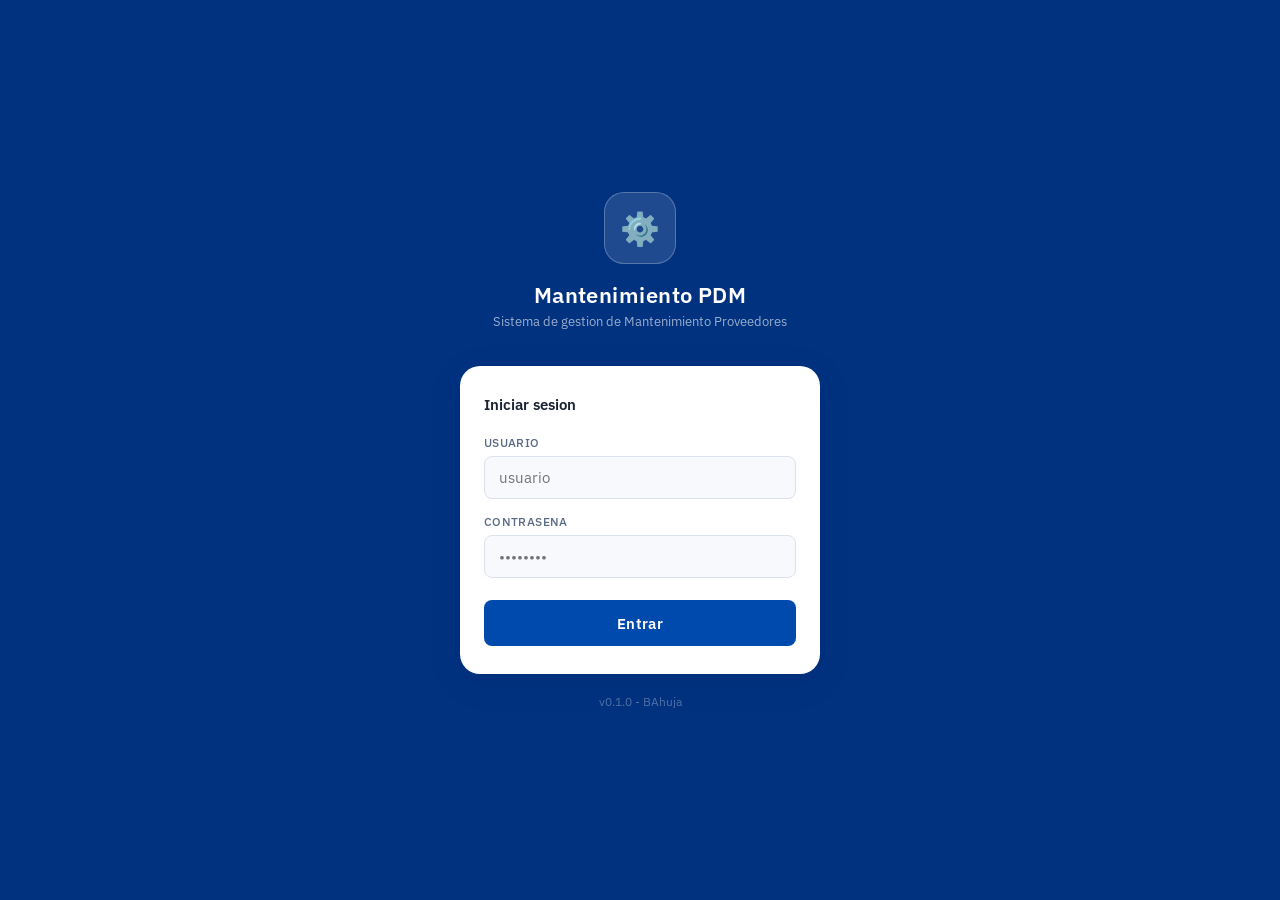
==== index.html @ 3bdd8070 "Remove hint div from index.html Removed hint div from the login section." ====
<!DOCTYPE html>
<html lang="es">
<head>
  <meta charset="UTF-8">
  <meta name="viewport" content="width=device-width, initial-scale=1.0, viewport-fit=cover">
  <!-- ── PWA / iPhone ── -->
  <link rel="manifest" href="manifest.json">
  <meta name="mobile-web-app-capable" content="yes">
  <meta name="apple-mobile-web-app-capable" content="yes">
  <meta name="apple-mobile-web-app-status-bar-style" content="black-translucent">
  <meta name="apple-mobile-web-app-title" content="PDM">
  <meta name="theme-color" content="#004aad">
  <link rel="apple-touch-icon" href="icons/icon-180.png">
  <link rel="apple-touch-icon" sizes="152x152" href="icons/icon-152.png">
  <link rel="apple-touch-icon" sizes="120x120" href="icons/icon-120.png">
  <link rel="apple-touch-icon" sizes="76x76"  href="icons/icon-76.png">
  <!-- Splash screens iPhone (mínimo requerido para standalone iOS) -->
  <meta name="apple-touch-fullscreen" content="yes">
  <title>PDM — Acceso</title>
  <link rel="stylesheet" href="css/global.css">
  <style>
    body { background:var(--blue-dark); display:flex; align-items:center; justify-content:center; min-height:100vh; padding:24px; }
    .login-wrap { width:100%; max-width:360px; display:flex; flex-direction:column; }
    .brand { text-align:center; margin-bottom:36px; color:#fff; }
    .brand .logo-ring { width:72px; height:72px; border-radius:20px; background:rgba(255,255,255,.12); border:1.5px solid rgba(255,255,255,.25); display:flex; align-items:center; justify-content:center; font-size:32px; margin:0 auto 16px; }
    .brand h1 { font-size:1.4rem; font-weight:600; letter-spacing:.02em; }
    .brand p  { font-size:.82rem; opacity:.6; margin-top:4px; }
    .login-card { background:var(--surface); border-radius:var(--radius-lg); padding:28px 24px; box-shadow:var(--shadow-lg); }
    .login-card h2 { font-size:.95rem; font-weight:600; margin-bottom:20px; color:var(--text); }
    .field { display:flex; flex-direction:column; gap:6px; margin-bottom:14px; }
    .field label { font-size:.78rem; font-weight:500; color:var(--text-sub); letter-spacing:.03em; }
    .field input { border:1.5px solid var(--border); border-radius:var(--radius-sm); padding:11px 14px; font-size:.92rem; color:var(--text); background:var(--surface2); transition:border-color .15s,box-shadow .15s; outline:none; }
    .field input:focus { border-color:var(--blue); box-shadow:0 0 0 3px rgba(0,74,173,.12); background:#fff; }
    .btn-login { width:100%; margin-top:8px; background:var(--blue); color:#fff; border-radius:var(--radius-sm); padding:13px; font-size:.95rem; font-weight:600; letter-spacing:.02em; transition:background .15s,transform .1s; }
    .btn-login:hover  { background:var(--blue-dark); }
    .btn-login:active { transform:scale(.98); }
    .error-msg { margin-top:12px; background:#fee2e2; color:#991b1b; border-radius:var(--radius-sm); padding:10px 14px; font-size:.82rem; font-weight:500; display:none; }
    .error-msg.show { display:block; }
    .hint { margin-top:16px; padding:12px 14px; background:var(--blue-light); border-radius:var(--radius-sm); font-size:.78rem; color:var(--blue-dark); line-height:1.6; }
    .hint strong { font-family:var(--mono); font-size:.75rem; }
    .version { text-align:center; margin-top:20px; font-size:.72rem; color:rgba(255,255,255,.3); }
  </style>
</head>
<body>
  <div class="login-wrap">
    <div class="brand">
      <div class="logo-ring">⚙️</div>
      <h1>Mantenimiento PDM</h1>
      <p>Sistema de gestion de Mantenimiento Proveedores</p>
    </div>
    <div class="login-card">
      <h2>Iniciar sesion</h2>
      <div class="field">
        <label>USUARIO</label>
        <input type="text" id="inp-user" placeholder="usuario" autocomplete="username" autocapitalize="none">
      </div>
      <div class="field">
        <label>CONTRASENA</label>
        <input type="password" id="inp-pass" placeholder="••••••••" autocomplete="current-password">
      </div>
      <button class="btn-login" id="btn-login">Entrar</button>
      <div class="error-msg" id="error-msg">Usuario o contrasena incorrectos.</div>
    </div>
    <div class="version">v0.1.0 - BAhuja</div>
  </div>

  <script>
    var USERS = [
      { usuario:'aa',     password:'aaa',  nombre:'Bacilio Ahuja', rol:'SR' },
      { usuario:'supervisor', password:'admin123', nombre:'Ana Garcia',     rol:'Supervisor' }
    ];

    // Si ya hay sesion, ir directo al menu
    try {
      var t = localStorage.getItem('pdm_token');
      if (t) {
        var d = JSON.parse(atob(t));
        if (d && d.exp && Date.now() < d.exp) { location.href = 'menu.html'; }
        else localStorage.removeItem('pdm_token');
      }
    } catch(e) { localStorage.removeItem('pdm_token'); }

    function doLogin() {
      var u = document.getElementById('inp-user').value.trim();
      var p = document.getElementById('inp-pass').value;
      var err = document.getElementById('error-msg');
      err.classList.remove('show');

      var found = null;
      for (var i = 0; i < USERS.length; i++) {
        if (USERS[i].usuario === u && USERS[i].password === p) { found = USERS[i]; break; }
      }

      if (found) {
        var data = { usuario:found.usuario, nombre:found.nombre, rol:found.rol, exp: Date.now() + 8*3600*1000 };
        localStorage.setItem('pdm_token', btoa(JSON.stringify(data)));
        location.href = 'menu.html';
      } else {
        err.classList.add('show');
        document.getElementById('inp-pass').value = '';
        document.getElementById('inp-pass').focus();
      }
    }

    document.getElementById('btn-login').addEventListener('click', doLogin);
    document.getElementById('inp-pass').addEventListener('keydown', function(e){ if(e.key==='Enter') doLogin(); });
    document.getElementById('inp-user').addEventListener('keydown', function(e){ if(e.key==='Enter') document.getElementById('inp-pass').focus(); });
  </script>

  <!-- ── Registro Service Worker ── -->
  <script>
    if ('serviceWorker' in navigator) {
      window.addEventListener('load', function() {
        navigator.serviceWorker.register('sw.js')
          .then(function(reg) { console.log('[PDM SW] Registrado:', reg.scope); })
          .catch(function(err) { console.warn('[PDM SW] Error:', err); });
      });
    }
  </script>
</body>
</html>
---- css/global.css ----
@import url('https://fonts.googleapis.com/css2?family=IBM+Plex+Sans:wght@300;400;500;600&family=IBM+Plex+Mono:wght@400;500&display=swap');

:root {
  --blue:       #004aad;
  --blue-dark:  #003280;
  --blue-light: #e8f0fb;
  --accent:     #00b4d8;
  --success:    #1d9e75;
  --warning:    #f59e0b;
  --danger:     #e24b4a;
  --bg:         #f0f4f8;
  --surface:    #ffffff;
  --surface2:   #f7f9fc;
  --border:     #dde3ec;
  --text:       #1a2233;
  --text-sub:   #5a6a85;
  --text-hint:  #9baabb;
  --radius-sm:  8px;
  --radius-md:  14px;
  --radius-lg:  20px;
  --shadow-sm:  0 1px 4px rgba(0,30,80,.07);
  --shadow-md:  0 4px 16px rgba(0,30,80,.10);
  --shadow-lg:  0 8px 32px rgba(0,30,80,.13);
  --nav-h:      64px;
  --header-h:   56px;
  --font:       'IBM Plex Sans', sans-serif;
  --mono:       'IBM Plex Mono', monospace;
}

*, *::before, *::after { box-sizing: border-box; margin: 0; padding: 0; }

body {
  font-family: var(--font);
  background: var(--bg);
  color: var(--text);
  min-height: 100vh;
  -webkit-font-smoothing: antialiased;
}

a { text-decoration: none; color: inherit; }
button { cursor: pointer; font-family: var(--font); border: none; background: none; }
input  { font-family: var(--font); }

/* ── Shared Header ── */
.app-header {
  position: sticky;
  top: 0;
  z-index: 100;
  height: var(--header-h);
  background: var(--blue);
  color: #fff;
  display: flex;
  align-items: center;
  gap: 12px;
  padding: 0 20px;
  box-shadow: 0 2px 8px rgba(0,0,0,.18);
}
.app-header .back-btn {
  width: 32px; height: 32px;
  border-radius: 8px;
  background: rgba(255,255,255,.15);
  display: flex; align-items: center; justify-content: center;
  transition: background .15s;
  color: #fff; font-size: 18px;
}
.app-header .back-btn:hover { background: rgba(255,255,255,.25); }
.app-header h1 { font-size: 1rem; font-weight: 600; letter-spacing: .01em; }
.app-header .badge {
  margin-left: auto;
  font-size: .7rem;
  font-family: var(--mono);
  background: rgba(255,255,255,.18);
  padding: 3px 8px;
  border-radius: 20px;
  letter-spacing: .04em;
}

/* ── Bottom Nav ── */
.bottom-nav {
  position: fixed;
  bottom: 0; left: 0; right: 0;
  height: var(--nav-h);
  background: var(--surface);
  border-top: 1px solid var(--border);
  display: flex;
  z-index: 200;
  box-shadow: 0 -2px 12px rgba(0,30,80,.07);
}
.nav-item {
  flex: 1;
  display: flex; flex-direction: column;
  align-items: center; justify-content: center;
  gap: 4px;
  color: var(--text-hint);
  font-size: .65rem;
  font-weight: 500;
  letter-spacing: .03em;
  transition: color .15s;
  cursor: pointer;
  -webkit-tap-highlight-color: transparent;
}
.nav-item.active { color: var(--blue); }
.nav-item svg { width: 22px; height: 22px; stroke-width: 1.6; }

/* ── Cards ── */
.card {
  background: var(--surface);
  border-radius: var(--radius-md);
  box-shadow: var(--shadow-sm);
  border: 1px solid var(--border);
  padding: 18px;
}

/* ── Status pills ── */
.pill {
  display: inline-flex; align-items: center; gap: 5px;
  font-size: .72rem; font-weight: 500;
  padding: 3px 10px; border-radius: 20px;
  letter-spacing: .02em;
}
.pill.ok   { background: #e1f5ee; color: #0f6e56; }
.pill.warn { background: #fef3c7; color: #92400e; }
.pill.err  { background: #fee2e2; color: #991b1b; }
.pill.off  { background: #f1efea; color: #5f5e5a; }

/* ── Page wrapper (scroll area above nav) ── */
.page {
  padding: 16px 16px calc(var(--nav-h) + 16px);
  min-height: calc(100vh - var(--header-h));
}

/* ── Coming soon ── */
.coming-soon {
  display: flex; flex-direction: column;
  align-items: center; justify-content: center;
  min-height: 60vh;
  gap: 14px; text-align: center; color: var(--text-sub);
}
.coming-soon .icon-big { font-size: 56px; opacity: .4; }
.coming-soon h2 { font-size: 1.1rem; font-weight: 600; color: var(--text); }
.coming-soon p  { font-size: .88rem; max-width: 220px; line-height: 1.6; }

/* ── PWA / iPhone safe areas ── */
:root {
  --safe-top:    env(safe-area-inset-top, 0px);
  --safe-bottom: env(safe-area-inset-bottom, 0px);
}

/* Status bar transparente en modo standalone iOS */
@media (display-mode: standalone) {
  .app-header {
    padding-top: calc(var(--safe-top) + 0px);
    height: calc(var(--header-h) + var(--safe-top));
  }
  .bottom-nav {
    padding-bottom: var(--safe-bottom);
    height: calc(var(--nav-h) + var(--safe-bottom));
  }
  .page {
    padding-bottom: calc(var(--nav-h) + var(--safe-bottom) + 16px);
  }
  /* Login page sin header/nav */
  body.login-body {
    padding-top: var(--safe-top);
  }
}

/* Prevenir zoom en inputs iOS */
input, select, textarea {
  font-size: max(16px, 1em);
}

/* Tap highlight off en toda la app */
* {
  -webkit-tap-highlight-color: transparent;
  -webkit-touch-callout: none;
}
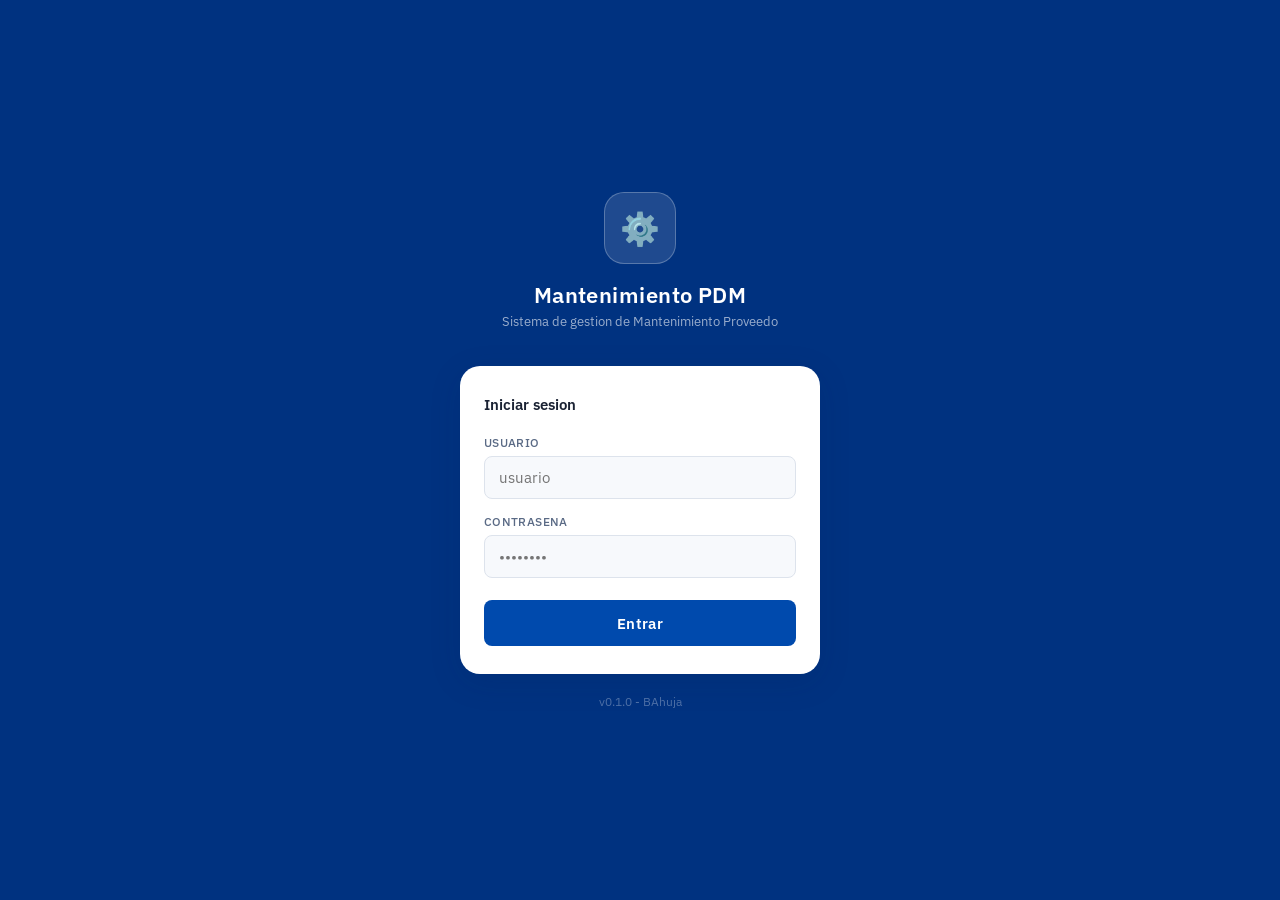
==== commit 1a3e1e47: "Fix typo in maintenance system description" ====
--- a/index.html
+++ b/index.html
@@ -46,7 +46,7 @@
     <div class="brand">
       <div class="logo-ring">⚙️</div>
       <h1>Mantenimiento PDM</h1>
-      <p>Sistema de gestion de Mantenimiento Proveedores</p>
+      <p>Sistema de gestion de Mantenimiento Proveedo</p>
     </div>
     <div class="login-card">
       <h2>Iniciar sesion</h2>
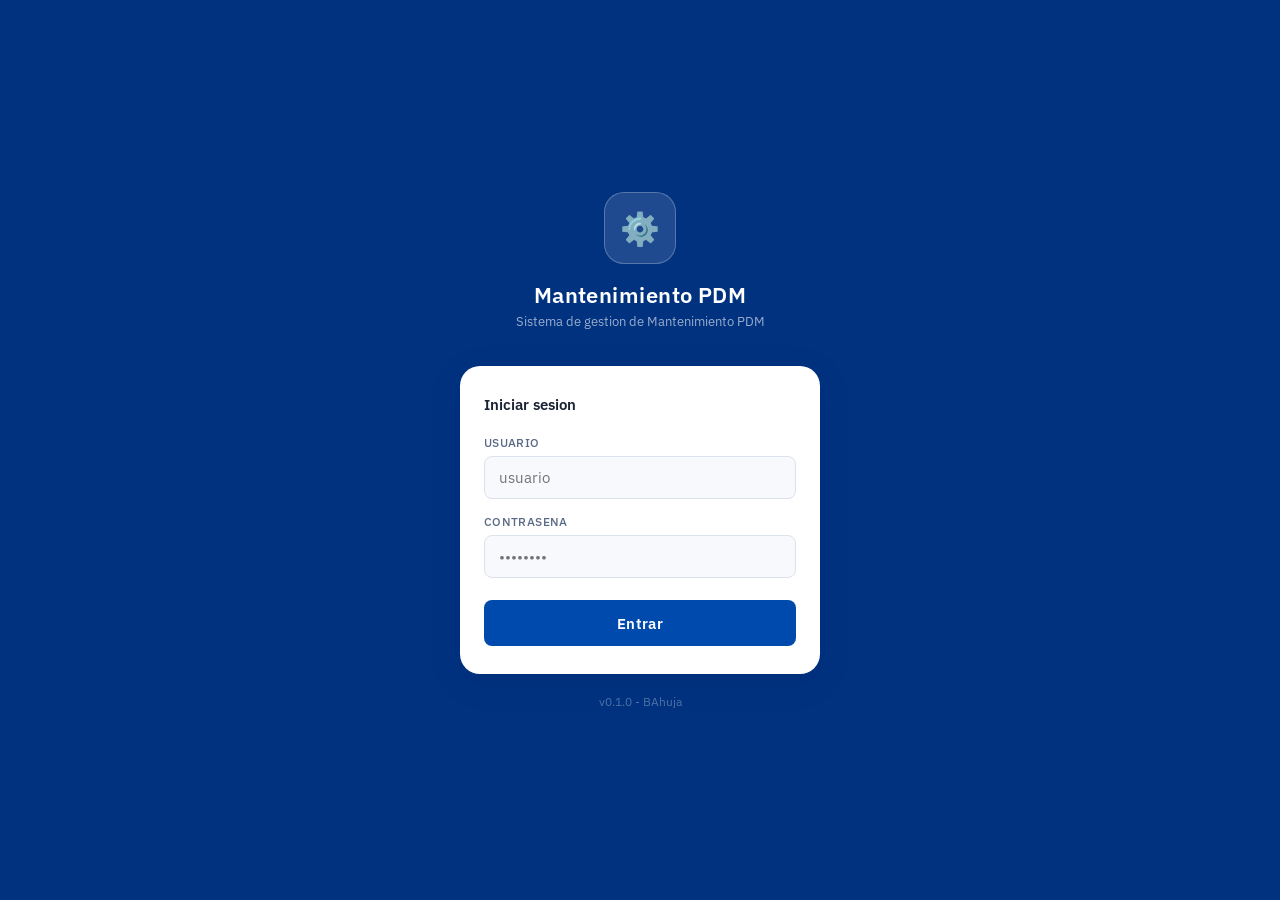
==== commit 85429022: "Add files via upload" ====
--- a/index.html
+++ b/index.html
@@ -46,7 +46,7 @@
     <div class="brand">
       <div class="logo-ring">⚙️</div>
       <h1>Mantenimiento PDM</h1>
-      <p>Sistema de gestion de Mantenimiento Proveedo</p>
+      <p>Sistema de gestion de Mantenimiento PDM</p>
     </div>
     <div class="login-card">
       <h2>Iniciar sesion</h2>
@@ -66,8 +66,8 @@
 
   <script>
     var USERS = [
-      { usuario:'aa',     password:'aaa',  nombre:'Bacilio Ahuja', rol:'SR' },
-      { usuario:'supervisor', password:'admin123', nombre:'Ana Garcia',     rol:'Supervisor' }
+      { usuario:'aa',     password:'aa',  nombre:'Bacilio Ahuja', rol:'SR' },
+      { usuario:'bb', password:'bb', nombre:'Bacilio Ahuja',     rol:'Supervisor' }
     ];
 
     // Si ya hay sesion, ir directo al menu
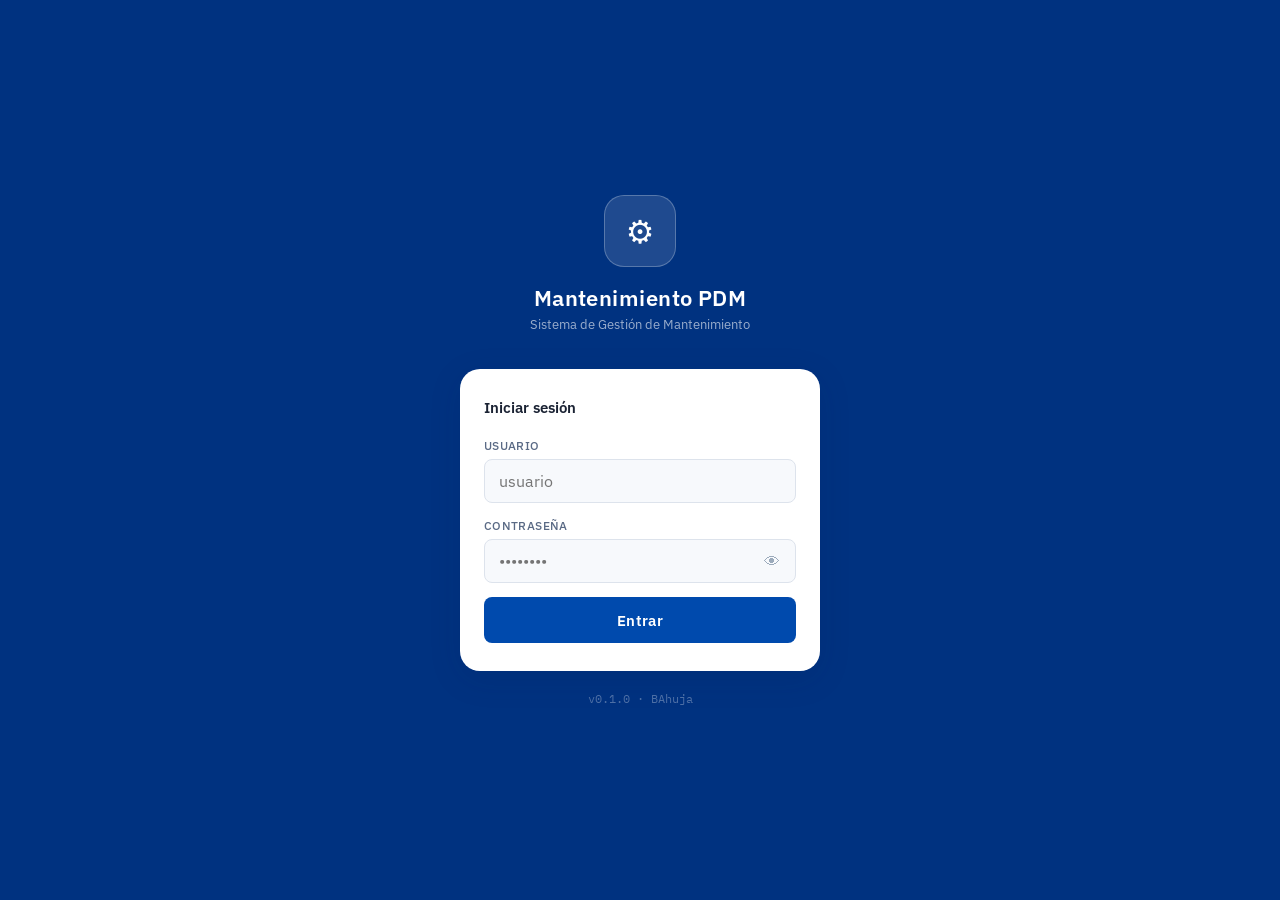
==== commit 0953853c: "Add files via upload" ====
--- a/index.html
+++ b/index.html
@@ -3,7 +3,7 @@
 <head>
   <meta charset="UTF-8">
   <meta name="viewport" content="width=device-width, initial-scale=1.0, viewport-fit=cover">
-  <!-- ── PWA / iPhone ── -->
+  <!-- PWA / iPhone -->
   <link rel="manifest" href="manifest.json">
   <meta name="mobile-web-app-capable" content="yes">
   <meta name="apple-mobile-web-app-capable" content="yes">
@@ -13,107 +13,281 @@
   <link rel="apple-touch-icon" href="icons/icon-180.png">
   <link rel="apple-touch-icon" sizes="152x152" href="icons/icon-152.png">
   <link rel="apple-touch-icon" sizes="120x120" href="icons/icon-120.png">
-  <link rel="apple-touch-icon" sizes="76x76"  href="icons/icon-76.png">
-  <!-- Splash screens iPhone (mínimo requerido para standalone iOS) -->
+  <link rel="apple-touch-icon" sizes="76x76"   href="icons/icon-76.png">
   <meta name="apple-touch-fullscreen" content="yes">
   <title>PDM — Acceso</title>
   <link rel="stylesheet" href="css/global.css">
   <style>
-    body { background:var(--blue-dark); display:flex; align-items:center; justify-content:center; min-height:100vh; padding:24px; }
-    .login-wrap { width:100%; max-width:360px; display:flex; flex-direction:column; }
-    .brand { text-align:center; margin-bottom:36px; color:#fff; }
-    .brand .logo-ring { width:72px; height:72px; border-radius:20px; background:rgba(255,255,255,.12); border:1.5px solid rgba(255,255,255,.25); display:flex; align-items:center; justify-content:center; font-size:32px; margin:0 auto 16px; }
-    .brand h1 { font-size:1.4rem; font-weight:600; letter-spacing:.02em; }
-    .brand p  { font-size:.82rem; opacity:.6; margin-top:4px; }
-    .login-card { background:var(--surface); border-radius:var(--radius-lg); padding:28px 24px; box-shadow:var(--shadow-lg); }
-    .login-card h2 { font-size:.95rem; font-weight:600; margin-bottom:20px; color:var(--text); }
-    .field { display:flex; flex-direction:column; gap:6px; margin-bottom:14px; }
-    .field label { font-size:.78rem; font-weight:500; color:var(--text-sub); letter-spacing:.03em; }
-    .field input { border:1.5px solid var(--border); border-radius:var(--radius-sm); padding:11px 14px; font-size:.92rem; color:var(--text); background:var(--surface2); transition:border-color .15s,box-shadow .15s; outline:none; }
-    .field input:focus { border-color:var(--blue); box-shadow:0 0 0 3px rgba(0,74,173,.12); background:#fff; }
-    .btn-login { width:100%; margin-top:8px; background:var(--blue); color:#fff; border-radius:var(--radius-sm); padding:13px; font-size:.95rem; font-weight:600; letter-spacing:.02em; transition:background .15s,transform .1s; }
-    .btn-login:hover  { background:var(--blue-dark); }
-    .btn-login:active { transform:scale(.98); }
-    .error-msg { margin-top:12px; background:#fee2e2; color:#991b1b; border-radius:var(--radius-sm); padding:10px 14px; font-size:.82rem; font-weight:500; display:none; }
-    .error-msg.show { display:block; }
-    .hint { margin-top:16px; padding:12px 14px; background:var(--blue-light); border-radius:var(--radius-sm); font-size:.78rem; color:var(--blue-dark); line-height:1.6; }
-    .hint strong { font-family:var(--mono); font-size:.75rem; }
-    .version { text-align:center; margin-top:20px; font-size:.72rem; color:rgba(255,255,255,.3); }
+    body {
+      background: var(--blue-dark);
+      display: flex;
+      align-items: center;
+      justify-content: center;
+      min-height: 100vh;
+      min-height: 100dvh;
+      padding: 24px;
+    }
+    body.login-body { padding-top: calc(24px + var(--safe-top)); }
+
+    .login-wrap {
+      width: 100%;
+      max-width: 360px;
+      display: flex;
+      flex-direction: column;
+    }
+
+    /* Marca */
+    .brand { text-align: center; margin-bottom: 36px; color: #fff; }
+    .brand .logo-ring {
+      width: 72px; height: 72px; border-radius: 20px;
+      background: rgba(255,255,255,.12); border: 1.5px solid rgba(255,255,255,.25);
+      display: flex; align-items: center; justify-content: center;
+      font-size: 32px; margin: 0 auto 16px;
+    }
+    .brand h1 { font-size: 1.4rem; font-weight: 600; letter-spacing: .02em; }
+    .brand p  { font-size: .82rem; opacity: .6; margin-top: 4px; }
+
+    /* Card */
+    .login-card {
+      background: var(--surface);
+      border-radius: var(--radius-lg);
+      padding: 28px 24px;
+      box-shadow: var(--shadow-lg);
+    }
+    .login-card h2 {
+      font-size: .95rem;
+      font-weight: 600;
+      margin-bottom: 20px;
+      color: var(--text);
+    }
+
+    /* Campos */
+    .field { display: flex; flex-direction: column; gap: 6px; margin-bottom: 14px; }
+    .field label {
+      font-size: .78rem; font-weight: 500;
+      color: var(--text-sub); letter-spacing: .03em; text-transform: uppercase;
+    }
+    .field-input-wrap { position: relative; }
+    .field input {
+      width: 100%;
+      border: 1.5px solid var(--border);
+      border-radius: var(--radius-sm);
+      padding: 11px 14px;
+      color: var(--text);
+      background: var(--surface2);
+      transition: border-color .15s, box-shadow .15s;
+      outline: none;
+    }
+    .field input:focus {
+      border-color: var(--blue);
+      box-shadow: 0 0 0 3px rgba(0,74,173,.12);
+      background: #fff;
+    }
+
+    /* Toggle contraseña */
+    .toggle-pass {
+      position: absolute;
+      right: 12px; top: 50%;
+      transform: translateY(-50%);
+      background: none; border: none;
+      color: var(--text-hint); cursor: pointer;
+      padding: 4px; font-size: 16px;
+      display: flex; align-items: center;
+    }
+    .toggle-pass:focus-visible { outline: 2px solid var(--blue); border-radius: 4px; }
+
+    /* Botón */
+    .btn-login {
+      width: 100%; margin-top: 8px;
+      background: var(--blue); color: #fff;
+      border-radius: var(--radius-sm);
+      padding: 13px;
+      font-size: .95rem; font-weight: 600; letter-spacing: .02em;
+      transition: background .15s, transform .1s, opacity .15s;
+      display: flex; align-items: center; justify-content: center; gap: 8px;
+    }
+    .btn-login:hover   { background: var(--blue-dark); }
+    .btn-login:active  { transform: scale(.98); }
+    .btn-login:disabled { opacity: .6; cursor: not-allowed; }
+
+    /* Spinner del botón */
+    .btn-spinner {
+      width: 16px; height: 16px;
+      border: 2px solid rgba(255,255,255,.4);
+      border-top-color: #fff;
+      border-radius: 50%;
+      animation: spin .7s linear infinite;
+      display: none;
+    }
+    @keyframes spin { to { transform: rotate(360deg); } }
+    .btn-login.loading .btn-spinner { display: block; }
+    .btn-login.loading .btn-text   { display: none; }
+
+    /* Error */
+    .error-msg {
+      margin-top: 12px;
+      background: #fee2e2; color: #991b1b;
+      border-radius: var(--radius-sm);
+      padding: 10px 14px;
+      font-size: .82rem; font-weight: 500;
+      display: none; align-items: center; gap: 8px;
+    }
+    .error-msg.show { display: flex; }
+
+    /* Versión */
+    .version {
+      text-align: center; margin-top: 20px;
+      font-size: .72rem; color: rgba(255,255,255,.3);
+      font-family: var(--mono);
+    }
   </style>
 </head>
-<body>
+<body class="login-body">
   <div class="login-wrap">
     <div class="brand">
       <div class="logo-ring">⚙️</div>
       <h1>Mantenimiento PDM</h1>
-      <p>Sistema de gestion de Mantenimiento PDM</p>
+      <p>Sistema de Gestión de Mantenimiento</p>
     </div>
+
     <div class="login-card">
-      <h2>Iniciar sesion</h2>
+      <h2>Iniciar sesión</h2>
+
       <div class="field">
-        <label>USUARIO</label>
-        <input type="text" id="inp-user" placeholder="usuario" autocomplete="username" autocapitalize="none">
+        <label for="inp-user">Usuario</label>
+        <input type="text" id="inp-user"
+               placeholder="usuario"
+               autocomplete="username"
+               autocapitalize="none"
+               spellcheck="false"
+               aria-label="Usuario">
       </div>
+
       <div class="field">
-        <label>CONTRASENA</label>
-        <input type="password" id="inp-pass" placeholder="••••••••" autocomplete="current-password">
+        <label for="inp-pass">Contraseña</label>
+        <div class="field-input-wrap">
+          <input type="password" id="inp-pass"
+                 placeholder="••••••••"
+                 autocomplete="current-password"
+                 aria-label="Contraseña">
+          <button class="toggle-pass" id="btn-toggle-pass"
+                  type="button"
+                  aria-label="Mostrar contraseña"
+                  title="Mostrar / ocultar contraseña">👁</button>
+        </div>
       </div>
-      <button class="btn-login" id="btn-login">Entrar</button>
-      <div class="error-msg" id="error-msg">Usuario o contrasena incorrectos.</div>
+
+      <button class="btn-login" id="btn-login" type="button">
+        <span class="btn-text">Entrar</span>
+        <span class="btn-spinner" aria-hidden="true"></span>
+      </button>
+
+      <div class="error-msg" id="error-msg" role="alert" aria-live="polite">
+        <span>⚠</span>
+        <span id="error-text">Usuario o contraseña incorrectos.</span>
+      </div>
     </div>
-    <div class="version">v0.1.0 - BAhuja</div>
+
+    <div class="version">v0.1.0 · BAhuja</div>
   </div>
 
   <script>
+    /* ── Usuarios (en producción esto debe venir de un backend seguro) ── */
     var USERS = [
-      { usuario:'aa',     password:'aa',  nombre:'Bacilio Ahuja', rol:'SR' },
-      { usuario:'bb', password:'bb', nombre:'Bacilio Ahuja',     rol:'Supervisor' }
+      { usuario: 'aa', password: 'aa', nombre: 'Bacilio Ahuja', rol: 'SR' },
+      { usuario: 'bb', password: 'bb', nombre: 'Bacilio Ahuja', rol: 'Supervisor' },
     ];
 
-    // Si ya hay sesion, ir directo al menu
-    try {
-      var t = localStorage.getItem('pdm_token');
-      if (t) {
-        var d = JSON.parse(atob(t));
-        if (d && d.exp && Date.now() < d.exp) { location.href = 'menu.html'; }
-        else localStorage.removeItem('pdm_token');
+    /* ── Verificar sesión activa ── */
+    (function checkExistingSession() {
+      try {
+        var raw = localStorage.getItem('pdm_token');
+        if (!raw) return;
+        var d = JSON.parse(atob(raw));
+        if (d && d.exp && Date.now() < d.exp) {
+          location.href = 'menu.html';
+        } else {
+          localStorage.removeItem('pdm_token');
+        }
+      } catch (e) {
+        localStorage.removeItem('pdm_token');
       }
-    } catch(e) { localStorage.removeItem('pdm_token'); }
-
+    })();
+
+    /* ── Toggle contraseña ── */
+    document.getElementById('btn-toggle-pass').addEventListener('click', function () {
+      var inp = document.getElementById('inp-pass');
+      var showing = inp.type === 'text';
+      inp.type = showing ? 'password' : 'text';
+      this.textContent = showing ? '👁' : '🙈';
+      this.setAttribute('aria-label', showing ? 'Mostrar contraseña' : 'Ocultar contraseña');
+    });
+
+    /* ── Login ── */
     function doLogin() {
-      var u = document.getElementById('inp-user').value.trim();
-      var p = document.getElementById('inp-pass').value;
+      var u   = document.getElementById('inp-user').value.trim();
+      var p   = document.getElementById('inp-pass').value;
+      var btn = document.getElementById('btn-login');
       var err = document.getElementById('error-msg');
+
       err.classList.remove('show');
 
-      var found = null;
-      for (var i = 0; i < USERS.length; i++) {
-        if (USERS[i].usuario === u && USERS[i].password === p) { found = USERS[i]; break; }
+      if (!u || !p) {
+        document.getElementById('error-text').textContent = 'Ingresa usuario y contraseña.';
+        err.classList.add('show');
+        return;
       }
 
-      if (found) {
-        var data = { usuario:found.usuario, nombre:found.nombre, rol:found.rol, exp: Date.now() + 8*3600*1000 };
-        localStorage.setItem('pdm_token', btoa(JSON.stringify(data)));
-        location.href = 'menu.html';
-      } else {
-        err.classList.add('show');
-        document.getElementById('inp-pass').value = '';
-        document.getElementById('inp-pass').focus();
-      }
+      /* Feedback visual de carga */
+      btn.disabled = true;
+      btn.classList.add('loading');
+
+      /* Pequeño retardo para feedback UX */
+      setTimeout(function () {
+        var found = null;
+        for (var i = 0; i < USERS.length; i++) {
+          if (USERS[i].usuario === u && USERS[i].password === p) {
+            found = USERS[i];
+            break;
+          }
+        }
+
+        if (found) {
+          var payload = {
+            usuario: found.usuario,
+            nombre:  found.nombre,
+            rol:     found.rol,
+            exp:     Date.now() + 8 * 3600 * 1000,   /* 8 h */
+          };
+          localStorage.setItem('pdm_token', btoa(JSON.stringify(payload)));
+          location.href = 'menu.html';
+        } else {
+          btn.disabled = false;
+          btn.classList.remove('loading');
+          document.getElementById('error-text').textContent = 'Usuario o contraseña incorrectos.';
+          err.classList.add('show');
+          document.getElementById('inp-pass').value = '';
+          document.getElementById('inp-pass').focus();
+        }
+      }, 300);
     }
 
     document.getElementById('btn-login').addEventListener('click', doLogin);
-    document.getElementById('inp-pass').addEventListener('keydown', function(e){ if(e.key==='Enter') doLogin(); });
-    document.getElementById('inp-user').addEventListener('keydown', function(e){ if(e.key==='Enter') document.getElementById('inp-pass').focus(); });
+    document.getElementById('inp-pass').addEventListener('keydown', function (e) {
+      if (e.key === 'Enter') doLogin();
+    });
+    document.getElementById('inp-user').addEventListener('keydown', function (e) {
+      if (e.key === 'Enter') document.getElementById('inp-pass').focus();
+    });
   </script>
 
-  <!-- ── Registro Service Worker ── -->
+  <!-- Service Worker -->
   <script>
     if ('serviceWorker' in navigator) {
-      window.addEventListener('load', function() {
+      window.addEventListener('load', function () {
         navigator.serviceWorker.register('sw.js')
-          .then(function(reg) { console.log('[PDM SW] Registrado:', reg.scope); })
-          .catch(function(err) { console.warn('[PDM SW] Error:', err); });
+          .then(function (reg) { console.log('[PDM SW] Registrado:', reg.scope); })
+          .catch(function (err) { console.warn('[PDM SW] Error:', err); });
       });
     }
   </script>
--- a/css/global.css
+++ b/css/global.css
@@ -1,34 +1,53 @@
-@import url('https://fonts.googleapis.com/css2?family=IBM+Plex+Sans:wght@300;400;500;600&family=IBM+Plex+Mono:wght@400;500&display=swap');
+@import url('https://fonts.googleapis.com/css2?family=IBM+Plex+Sans:wght@300;400;500;600;700&family=IBM+Plex+Mono:wght@400;500&display=swap');
 
+/* ═══════════════════════════════════════════════════════════
+   DESIGN TOKENS — fuente única de verdad
+   Todos los archivos heredan de aquí; no redefinir en páginas.
+═══════════════════════════════════════════════════════════ */
 :root {
-  --blue:       #004aad;
-  --blue-dark:  #003280;
-  --blue-light: #e8f0fb;
-  --accent:     #00b4d8;
-  --success:    #1d9e75;
-  --warning:    #f59e0b;
-  --danger:     #e24b4a;
-  --bg:         #f0f4f8;
-  --surface:    #ffffff;
-  --surface2:   #f7f9fc;
-  --border:     #dde3ec;
-  --text:       #1a2233;
-  --text-sub:   #5a6a85;
-  --text-hint:  #9baabb;
-  --radius-sm:  8px;
-  --radius-md:  14px;
-  --radius-lg:  20px;
-  --shadow-sm:  0 1px 4px rgba(0,30,80,.07);
-  --shadow-md:  0 4px 16px rgba(0,30,80,.10);
-  --shadow-lg:  0 8px 32px rgba(0,30,80,.13);
-  --nav-h:      64px;
-  --header-h:   56px;
-  --font:       'IBM Plex Sans', sans-serif;
-  --mono:       'IBM Plex Mono', monospace;
+  --blue:        #004aad;
+  --blue-dark:   #003280;
+  --blue-light:  #e8f0fb;
+  --accent:      #00b4d8;
+  --success:     #007D43;
+  --warning:     #BF8900;
+  --danger:      #D93025;
+
+  --bg:          #f0f4f8;
+  --surface:     #ffffff;
+  --surface2:    #f7f9fc;
+  --border:      #dde3ec;
+
+  --text:        #1a2233;
+  --text-sub:    #5a6a85;
+  --text-hint:   #9baabb;
+  --muted:       #65676b;
+
+  --radius-sm:   8px;
+  --radius-md:   12px;
+  --radius-lg:   20px;
+
+  --shadow-sm:   0 1px 4px rgba(0,30,80,.07);
+  --shadow-md:   0 4px 16px rgba(0,30,80,.10);
+  --shadow-lg:   0 8px 32px rgba(0,30,80,.13);
+
+  --nav-h:       64px;
+  --header-h:    56px;
+
+  --font:        'IBM Plex Sans', system-ui, sans-serif;
+  --mono:        'IBM Plex Mono', monospace;
+
+  --safe-top:    env(safe-area-inset-top, 0px);
+  --safe-bottom: env(safe-area-inset-bottom, 0px);
 }
 
-*, *::before, *::after { box-sizing: border-box; margin: 0; padding: 0; }
-
+/* ═══════════════════════════════════════════════════════════ RESET */
+*, *::before, *::after {
+  box-sizing: border-box; margin: 0; padding: 0;
+  -webkit-tap-highlight-color: transparent;
+  -webkit-touch-callout: none;
+}
+html { -webkit-text-size-adjust: 100%; }
 body {
   font-family: var(--font);
   background: var(--bg);
@@ -36,142 +55,85 @@
   min-height: 100vh;
   -webkit-font-smoothing: antialiased;
 }
+a  { text-decoration: none; color: inherit; }
+button { cursor: pointer; font-family: var(--font); border: none; background: none; }
+input, select, textarea { font-family: var(--font); font-size: max(16px, 1em); }
 
-a { text-decoration: none; color: inherit; }
-button { cursor: pointer; font-family: var(--font); border: none; background: none; }
-input  { font-family: var(--font); }
-
-/* ── Shared Header ── */
+/* ═══════════════════════════════════════════════════════════ HEADER */
 .app-header {
-  position: sticky;
-  top: 0;
-  z-index: 100;
-  height: var(--header-h);
-  background: var(--blue);
-  color: #fff;
-  display: flex;
-  align-items: center;
-  gap: 12px;
-  padding: 0 20px;
+  position: sticky; top: 0; z-index: 100;
+  background: var(--blue); color: #fff;
+  display: flex; align-items: center; gap: 12px;
+  padding: var(--safe-top) 20px 0;
+  height: calc(var(--header-h) + var(--safe-top));
   box-shadow: 0 2px 8px rgba(0,0,0,.18);
 }
 .app-header .back-btn {
-  width: 32px; height: 32px;
-  border-radius: 8px;
-  background: rgba(255,255,255,.15);
-  display: flex; align-items: center; justify-content: center;
-  transition: background .15s;
-  color: #fff; font-size: 18px;
+  width: 32px; height: 32px; border-radius: 8px;
+  background: rgba(255,255,255,.15); display: flex;
+  align-items: center; justify-content: center;
+  transition: background .15s; color: #fff; font-size: 18px; flex-shrink: 0;
 }
 .app-header .back-btn:hover { background: rgba(255,255,255,.25); }
-.app-header h1 { font-size: 1rem; font-weight: 600; letter-spacing: .01em; }
+.app-header h1 { font-size: 1rem; font-weight: 600; letter-spacing: .01em; flex: 1; }
 .app-header .badge {
-  margin-left: auto;
-  font-size: .7rem;
-  font-family: var(--mono);
-  background: rgba(255,255,255,.18);
-  padding: 3px 8px;
-  border-radius: 20px;
-  letter-spacing: .04em;
+  font-size: .7rem; font-family: var(--mono);
+  background: rgba(255,255,255,.18); padding: 3px 8px;
+  border-radius: 20px; letter-spacing: .04em; white-space: nowrap;
 }
 
-/* ── Bottom Nav ── */
+/* ═══════════════════════════════════════════════════════════ NAV INFERIOR */
 .bottom-nav {
-  position: fixed;
-  bottom: 0; left: 0; right: 0;
-  height: var(--nav-h);
-  background: var(--surface);
-  border-top: 1px solid var(--border);
-  display: flex;
-  z-index: 200;
+  position: fixed; bottom: 0; left: 0; right: 0;
+  height: calc(var(--nav-h) + var(--safe-bottom));
+  padding-bottom: var(--safe-bottom);
+  background: var(--surface); border-top: 1px solid var(--border);
+  display: flex; z-index: 200;
   box-shadow: 0 -2px 12px rgba(0,30,80,.07);
 }
 .nav-item {
-  flex: 1;
-  display: flex; flex-direction: column;
-  align-items: center; justify-content: center;
-  gap: 4px;
-  color: var(--text-hint);
-  font-size: .65rem;
-  font-weight: 500;
-  letter-spacing: .03em;
-  transition: color .15s;
-  cursor: pointer;
-  -webkit-tap-highlight-color: transparent;
+  flex: 1; display: flex; flex-direction: column;
+  align-items: center; justify-content: center; gap: 4px;
+  color: var(--text-hint); font-size: .65rem; font-weight: 500;
+  letter-spacing: .03em; transition: color .15s; cursor: pointer;
 }
 .nav-item.active { color: var(--blue); }
 .nav-item svg { width: 22px; height: 22px; stroke-width: 1.6; }
 
-/* ── Cards ── */
+/* ═══════════════════════════════════════════════════════════ CARDS */
 .card {
-  background: var(--surface);
-  border-radius: var(--radius-md);
-  box-shadow: var(--shadow-sm);
-  border: 1px solid var(--border);
-  padding: 18px;
+  background: var(--surface); border-radius: var(--radius-md);
+  box-shadow: var(--shadow-sm); border: 1px solid var(--border); padding: 18px;
 }
 
-/* ── Status pills ── */
+/* ═══════════════════════════════════════════════════════════ PILLS */
 .pill {
   display: inline-flex; align-items: center; gap: 5px;
   font-size: .72rem; font-weight: 500;
-  padding: 3px 10px; border-radius: 20px;
-  letter-spacing: .02em;
+  padding: 3px 10px; border-radius: 20px; letter-spacing: .02em;
 }
 .pill.ok   { background: #e1f5ee; color: #0f6e56; }
 .pill.warn { background: #fef3c7; color: #92400e; }
 .pill.err  { background: #fee2e2; color: #991b1b; }
 .pill.off  { background: #f1efea; color: #5f5e5a; }
 
-/* ── Page wrapper (scroll area above nav) ── */
+/* ═══════════════════════════════════════════════════════════ PAGE */
 .page {
-  padding: 16px 16px calc(var(--nav-h) + 16px);
-  min-height: calc(100vh - var(--header-h));
+  padding: 16px 16px calc(var(--nav-h) + var(--safe-bottom) + 16px);
+  min-height: calc(100vh - var(--header-h) - var(--safe-top));
 }
 
-/* ── Coming soon ── */
+/* ═══════════════════════════════════════════════════════════ COMING SOON */
 .coming-soon {
   display: flex; flex-direction: column;
   align-items: center; justify-content: center;
-  min-height: 60vh;
-  gap: 14px; text-align: center; color: var(--text-sub);
+  min-height: 60vh; gap: 14px; text-align: center; color: var(--text-sub);
 }
 .coming-soon .icon-big { font-size: 56px; opacity: .4; }
 .coming-soon h2 { font-size: 1.1rem; font-weight: 600; color: var(--text); }
 .coming-soon p  { font-size: .88rem; max-width: 220px; line-height: 1.6; }
 
-/* ── PWA / iPhone safe areas ── */
-:root {
-  --safe-top:    env(safe-area-inset-top, 0px);
-  --safe-bottom: env(safe-area-inset-bottom, 0px);
+/* iOS standalone: login sin header */
+@media (display-mode: standalone) {
+  body.login-body { padding-top: var(--safe-top); }
 }
-
-/* Status bar transparente en modo standalone iOS */
-@media (display-mode: standalone) {
-  .app-header {
-    padding-top: calc(var(--safe-top) + 0px);
-    height: calc(var(--header-h) + var(--safe-top));
-  }
-  .bottom-nav {
-    padding-bottom: var(--safe-bottom);
-    height: calc(var(--nav-h) + var(--safe-bottom));
-  }
-  .page {
-    padding-bottom: calc(var(--nav-h) + var(--safe-bottom) + 16px);
-  }
-  /* Login page sin header/nav */
-  body.login-body {
-    padding-top: var(--safe-top);
-  }
-}
-
-/* Prevenir zoom en inputs iOS */
-input, select, textarea {
-  font-size: max(16px, 1em);
-}
-
-/* Tap highlight off en toda la app */
-* {
-  -webkit-tap-highlight-color: transparent;
-  -webkit-touch-callout: none;
-}
